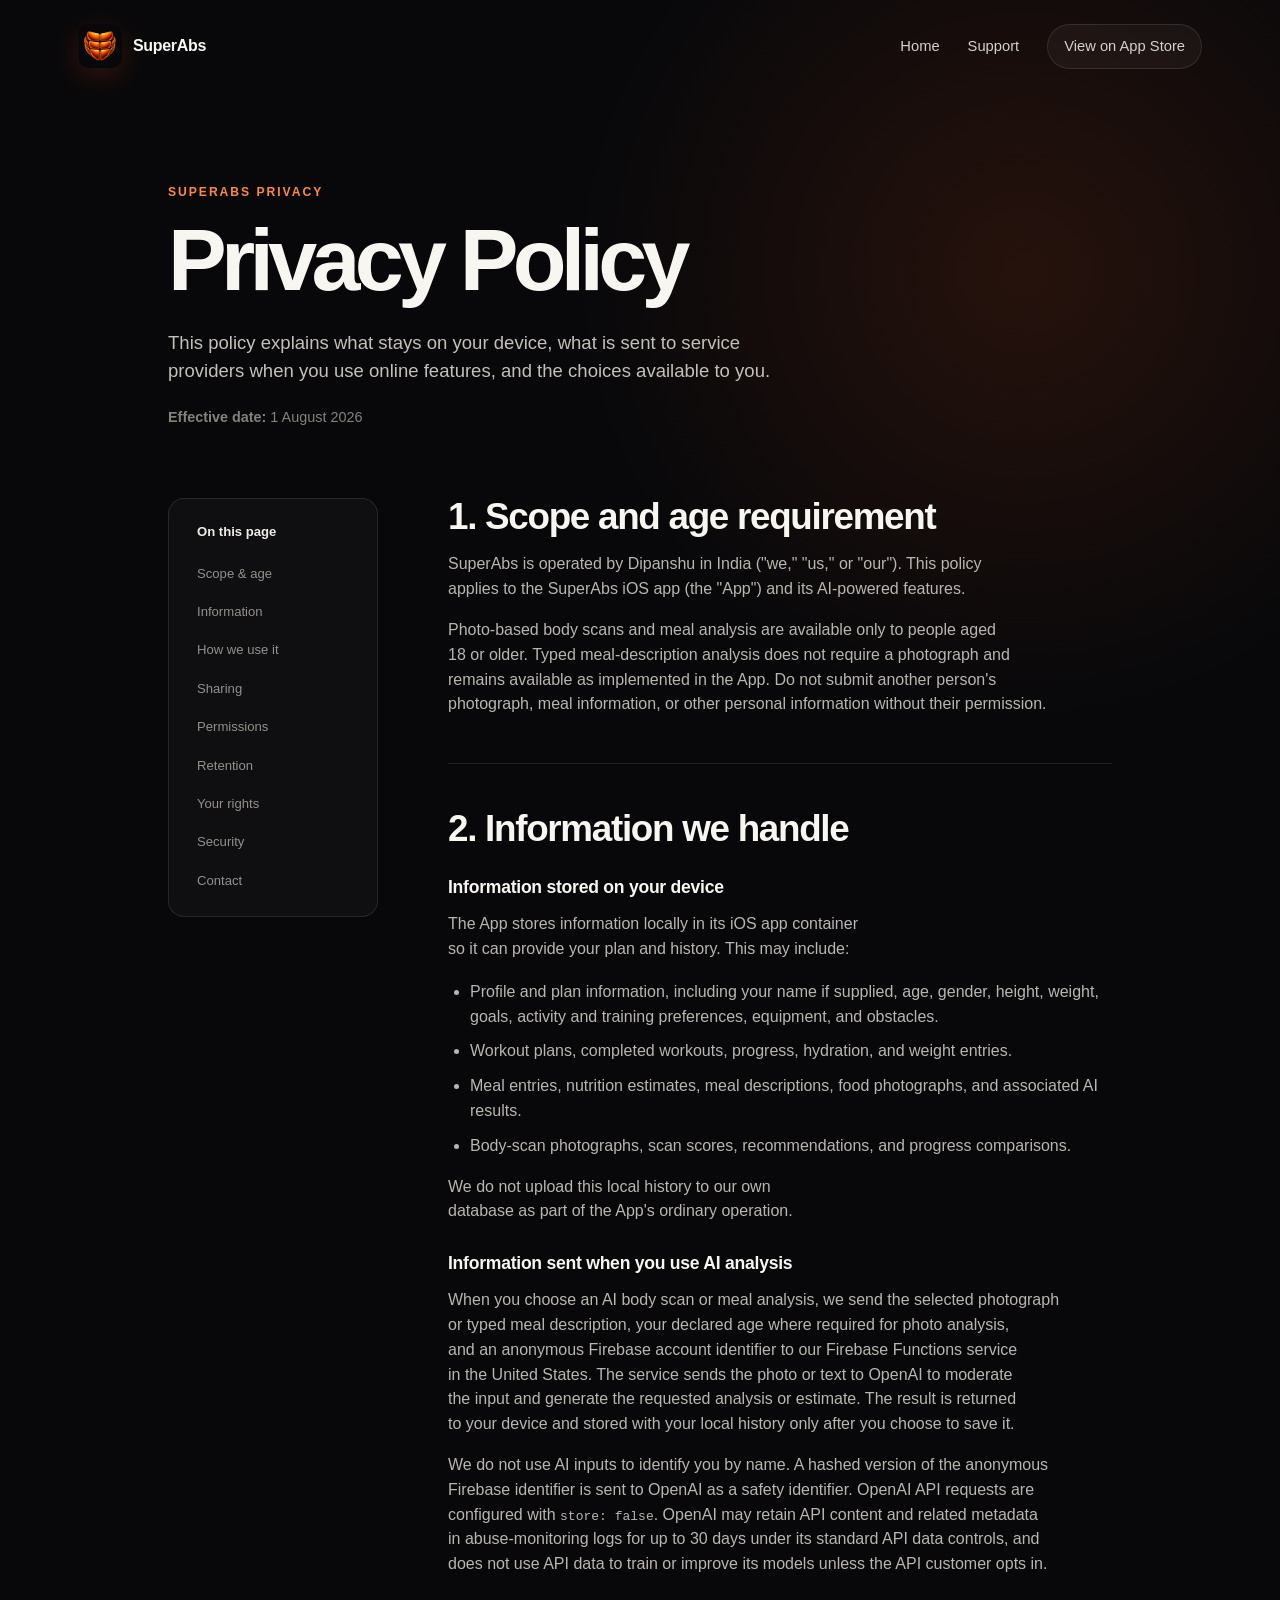
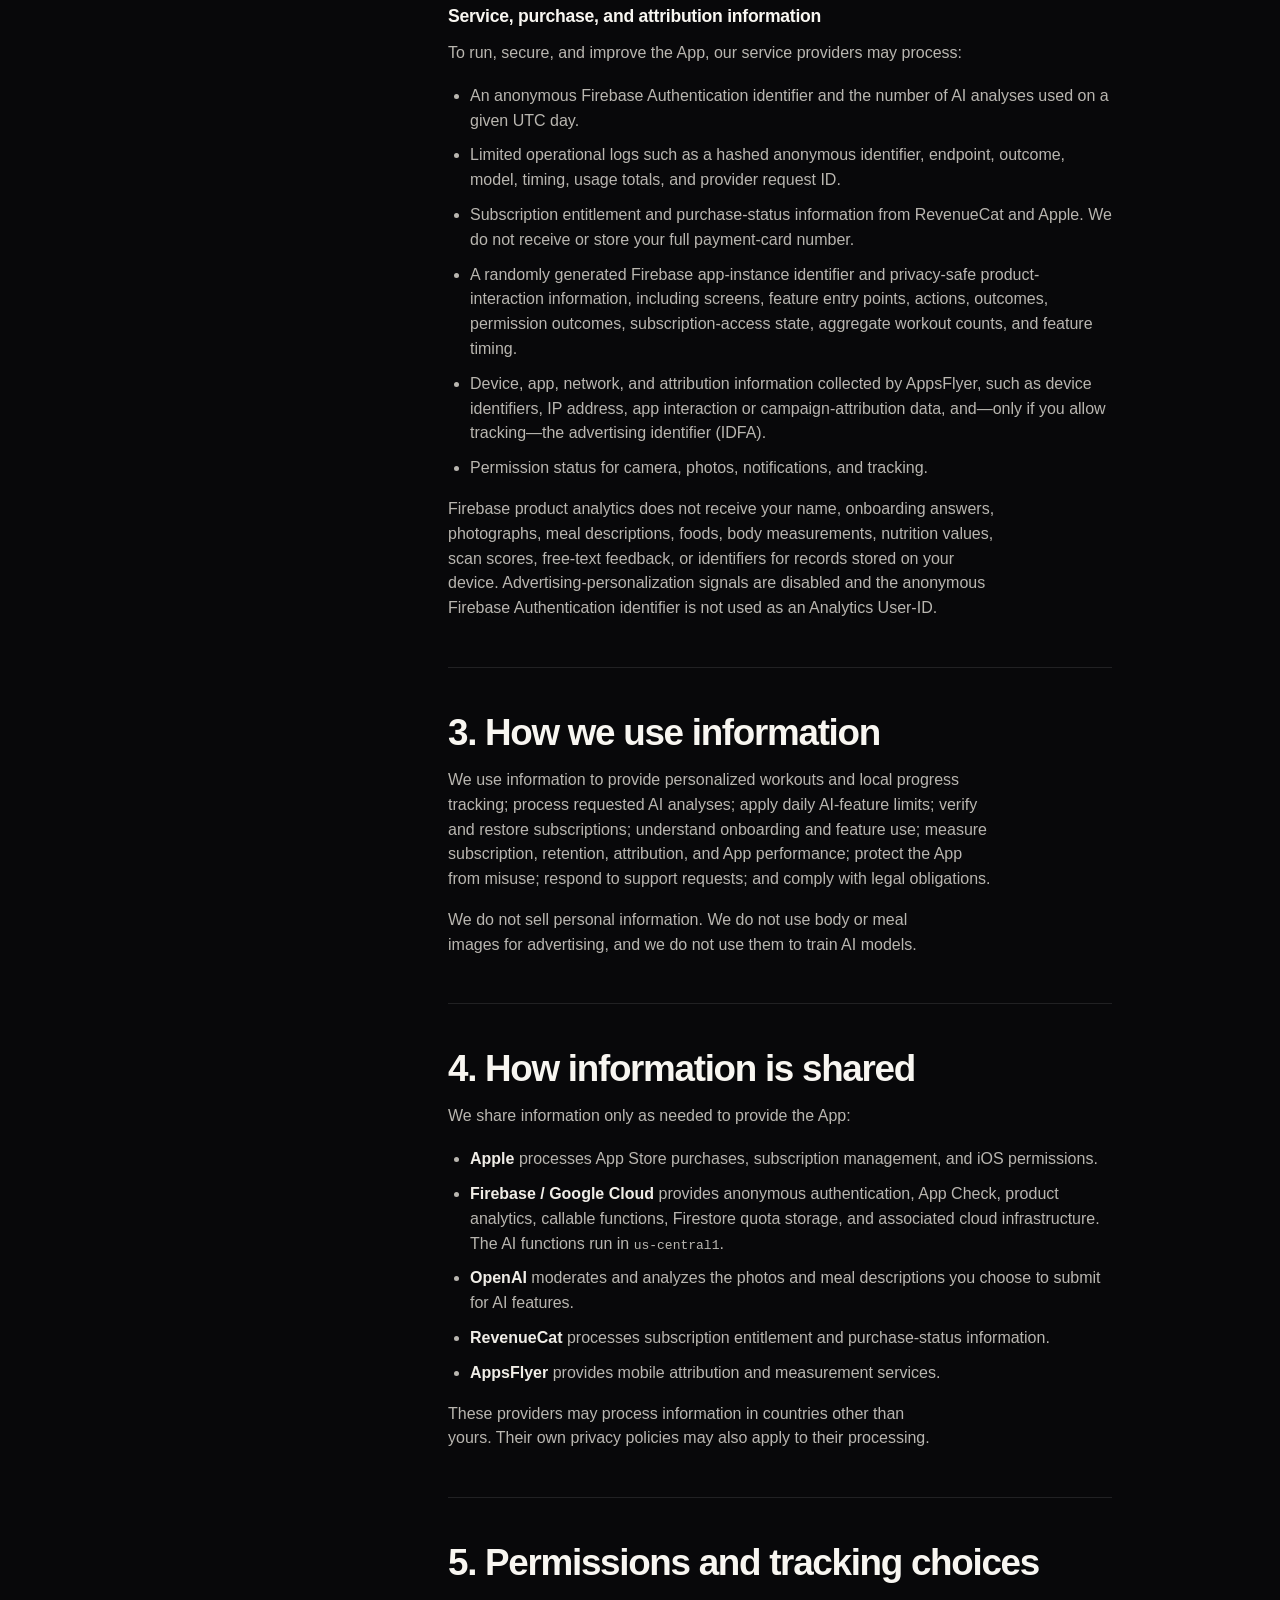
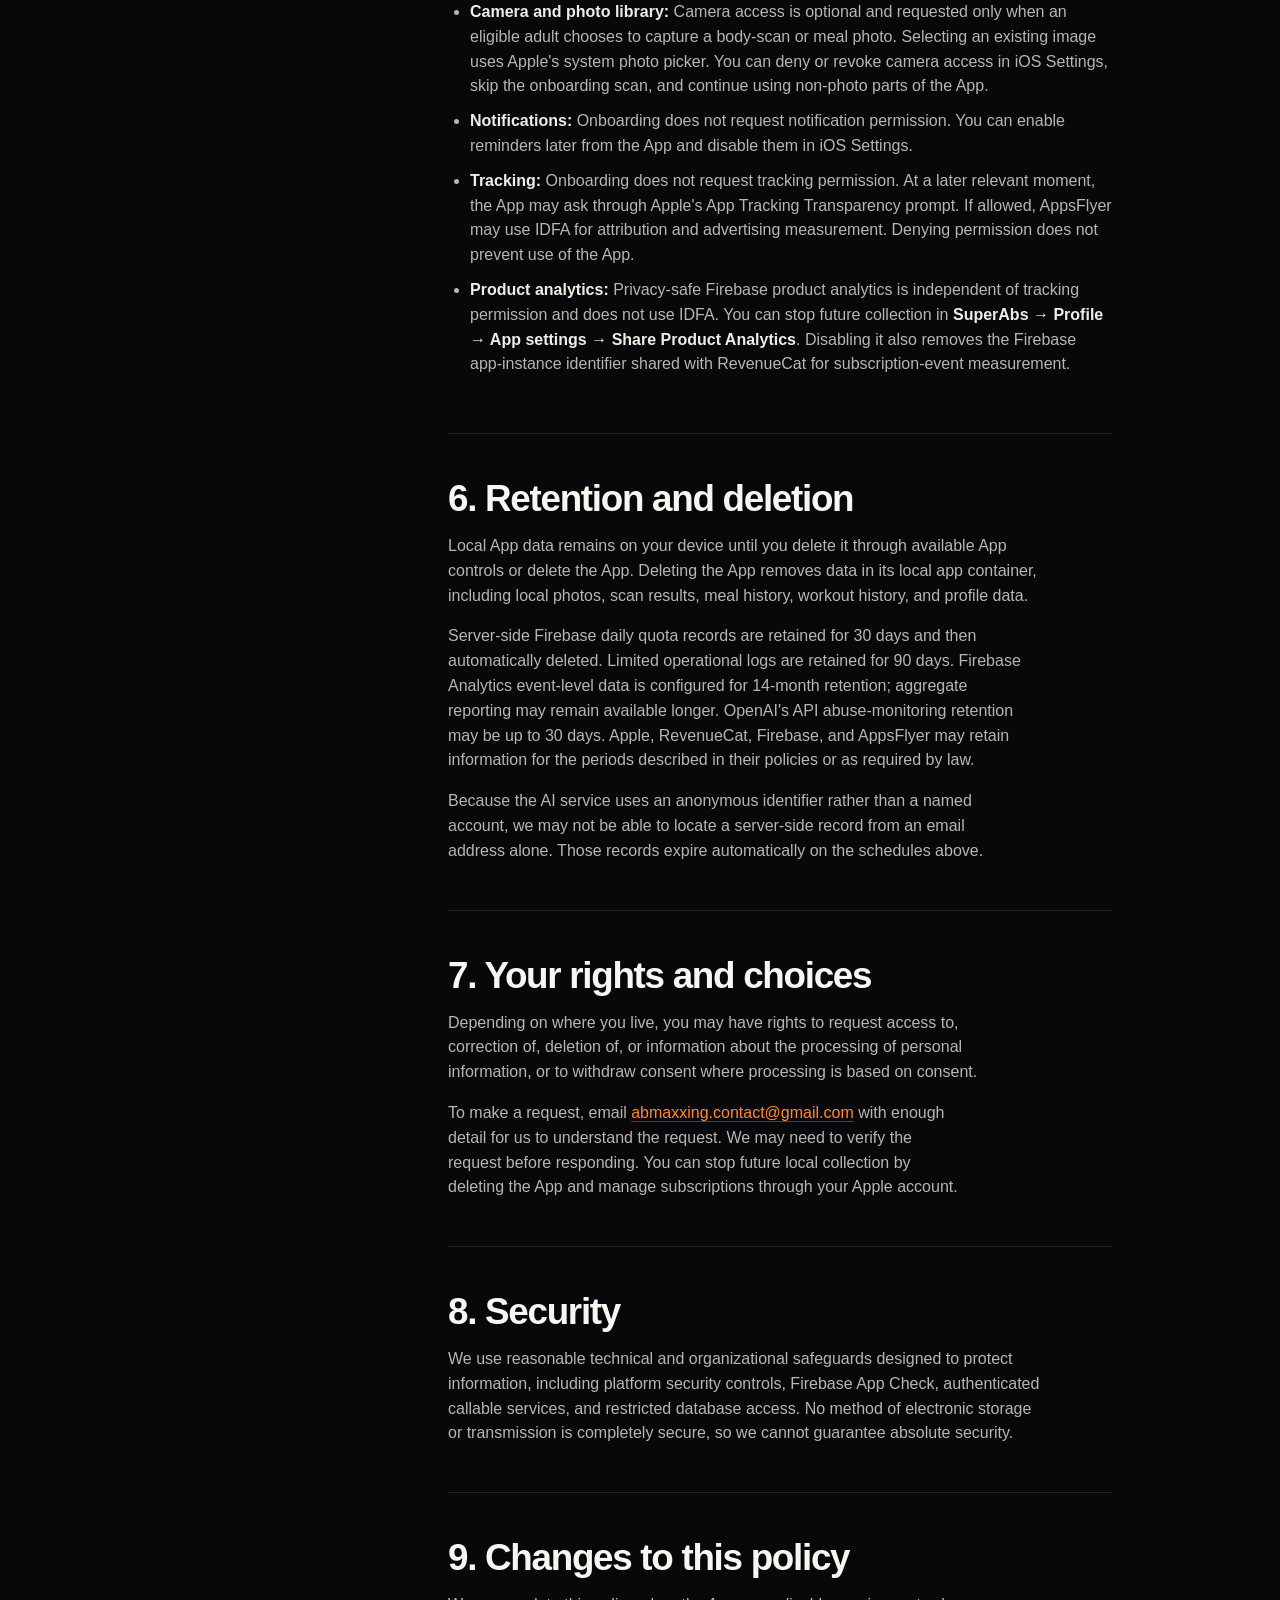
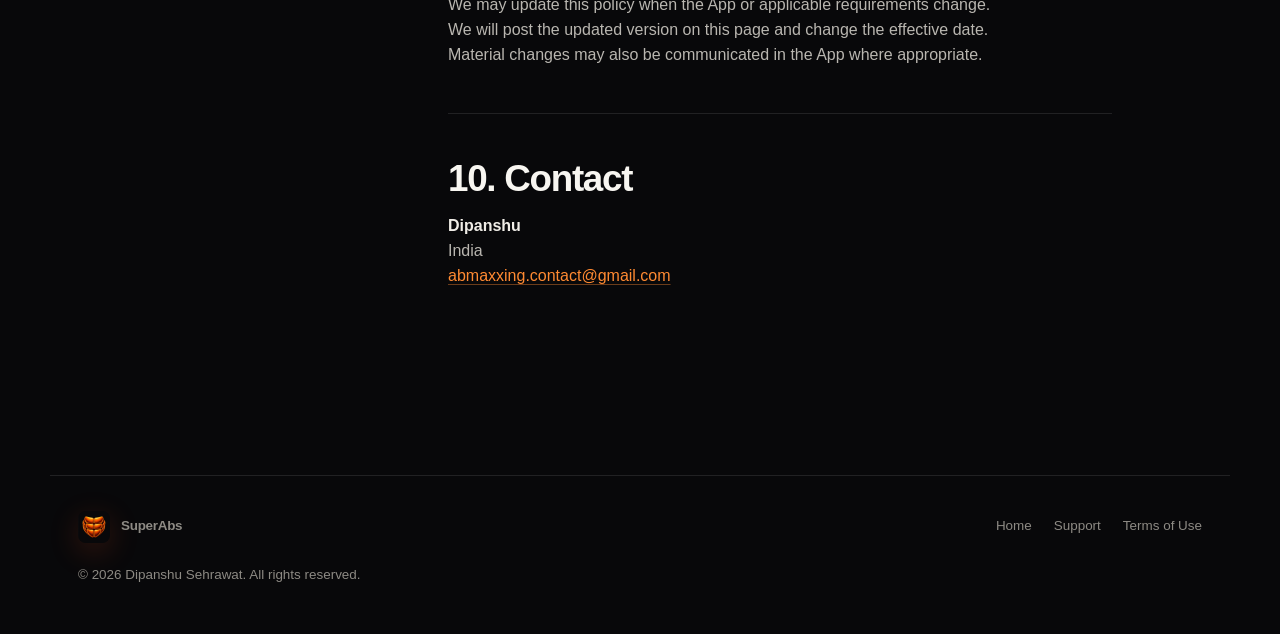
==== privacy/index.html @ ca4cd498 "Publish SuperAbs privacy policy and links" ====
<!doctype html>
<html lang="en">
<head>
  <meta charset="utf-8">
  <meta name="viewport" content="width=device-width, initial-scale=1">
  <meta name="description" content="Learn how SuperAbs handles app data, AI analysis, subscriptions, analytics, attribution, retention, and privacy choices.">
  <meta name="theme-color" content="#08080a">
  <title>Privacy Policy — SuperAbs</title>
  <link rel="icon" href="../assets/app-icon.png">
  <link rel="stylesheet" href="../styles.css">
</head>
<body class="privacy-page">
  <header class="site-header">
    <a class="brand" href="../" aria-label="SuperAbs home">
      <img src="../assets/app-icon.png" alt="" width="44" height="44">
      <span>SuperAbs</span>
    </a>
    <nav aria-label="Primary navigation">
      <a href="../">Home</a>
      <a href="../support/">Support</a>
      <a class="nav-cta" href="https://apps.apple.com/us/app/id6793422782">View on App Store</a>
    </nav>
  </header>

  <main>
    <div class="privacy-shell">
      <header class="policy-hero">
        <p class="eyebrow">SuperAbs privacy</p>
        <h1>Privacy Policy</h1>
        <p class="policy-intro">This policy explains what stays on your device, what is sent to service providers when you use online features, and the choices available to you.</p>
        <p class="policy-effective"><strong>Effective date:</strong> 1 August 2026</p>
      </header>

      <div class="policy-layout">
        <nav class="policy-nav" aria-label="Privacy policy sections">
          <strong>On this page</strong>
          <a href="#scope">Scope & age</a>
          <a href="#information">Information</a>
          <a href="#use">How we use it</a>
          <a href="#sharing">Sharing</a>
          <a href="#choices">Permissions</a>
          <a href="#retention">Retention</a>
          <a href="#your-choices">Your rights</a>
          <a href="#security">Security</a>
          <a href="#contact">Contact</a>
        </nav>

        <article class="policy-content">
          <section id="scope">
            <h2>1. Scope and age requirement</h2>
            <p>SuperAbs is operated by Dipanshu in India ("we," "us," or "our"). This policy applies to the SuperAbs iOS app (the "App") and its AI-powered features.</p>
            <p>Photo-based body scans and meal analysis are available only to people aged 18 or older. Typed meal-description analysis does not require a photograph and remains available as implemented in the App. Do not submit another person's photograph, meal information, or other personal information without their permission.</p>
          </section>

          <section id="information">
            <h2>2. Information we handle</h2>

            <h3>Information stored on your device</h3>
            <p>The App stores information locally in its iOS app container so it can provide your plan and history. This may include:</p>
            <ul>
              <li>Profile and plan information, including your name if supplied, age, gender, height, weight, goals, activity and training preferences, equipment, and obstacles.</li>
              <li>Workout plans, completed workouts, progress, hydration, and weight entries.</li>
              <li>Meal entries, nutrition estimates, meal descriptions, food photographs, and associated AI results.</li>
              <li>Body-scan photographs, scan scores, recommendations, and progress comparisons.</li>
            </ul>
            <p>We do not upload this local history to our own database as part of the App's ordinary operation.</p>

            <h3>Information sent when you use AI analysis</h3>
            <p>When you choose an AI body scan or meal analysis, we send the selected photograph or typed meal description, your declared age where required for photo analysis, and an anonymous Firebase account identifier to our Firebase Functions service in the United States. The service sends the photo or text to OpenAI to moderate the input and generate the requested analysis or estimate. The result is returned to your device and stored with your local history only after you choose to save it.</p>
            <p>We do not use AI inputs to identify you by name. A hashed version of the anonymous Firebase identifier is sent to OpenAI as a safety identifier. OpenAI API requests are configured with <code>store: false</code>. OpenAI may retain API content and related metadata in abuse-monitoring logs for up to 30 days under its standard API data controls, and does not use API data to train or improve its models unless the API customer opts in.</p>

            <h3>Service, purchase, and attribution information</h3>
            <p>To run, secure, and improve the App, our service providers may process:</p>
            <ul>
              <li>An anonymous Firebase Authentication identifier and the number of AI analyses used on a given UTC day.</li>
              <li>Limited operational logs such as a hashed anonymous identifier, endpoint, outcome, model, timing, usage totals, and provider request ID.</li>
              <li>Subscription entitlement and purchase-status information from RevenueCat and Apple. We do not receive or store your full payment-card number.</li>
              <li>A randomly generated Firebase app-instance identifier and privacy-safe product-interaction information, including screens, feature entry points, actions, outcomes, permission outcomes, subscription-access state, aggregate workout counts, and feature timing.</li>
              <li>Device, app, network, and attribution information collected by AppsFlyer, such as device identifiers, IP address, app interaction or campaign-attribution data, and—only if you allow tracking—the advertising identifier (IDFA).</li>
              <li>Permission status for camera, photos, notifications, and tracking.</li>
            </ul>
            <p>Firebase product analytics does not receive your name, onboarding answers, photographs, meal descriptions, foods, body measurements, nutrition values, scan scores, free-text feedback, or identifiers for records stored on your device. Advertising-personalization signals are disabled and the anonymous Firebase Authentication identifier is not used as an Analytics User-ID.</p>
          </section>

          <section id="use">
            <h2>3. How we use information</h2>
            <p>We use information to provide personalized workouts and local progress tracking; process requested AI analyses; apply daily AI-feature limits; verify and restore subscriptions; understand onboarding and feature use; measure subscription, retention, attribution, and App performance; protect the App from misuse; respond to support requests; and comply with legal obligations.</p>
            <p>We do not sell personal information. We do not use body or meal images for advertising, and we do not use them to train AI models.</p>
          </section>

          <section id="sharing">
            <h2>4. How information is shared</h2>
            <p>We share information only as needed to provide the App:</p>
            <ul>
              <li><strong>Apple</strong> processes App Store purchases, subscription management, and iOS permissions.</li>
              <li><strong>Firebase / Google Cloud</strong> provides anonymous authentication, App Check, product analytics, callable functions, Firestore quota storage, and associated cloud infrastructure. The AI functions run in <code>us-central1</code>.</li>
              <li><strong>OpenAI</strong> moderates and analyzes the photos and meal descriptions you choose to submit for AI features.</li>
              <li><strong>RevenueCat</strong> processes subscription entitlement and purchase-status information.</li>
              <li><strong>AppsFlyer</strong> provides mobile attribution and measurement services.</li>
            </ul>
            <p>These providers may process information in countries other than yours. Their own privacy policies may also apply to their processing.</p>
          </section>

          <section id="choices">
            <h2>5. Permissions and tracking choices</h2>
            <ul>
              <li><strong>Camera and photo library:</strong> Camera access is optional and requested only when an eligible adult chooses to capture a body-scan or meal photo. Selecting an existing image uses Apple's system photo picker. You can deny or revoke camera access in iOS Settings, skip the onboarding scan, and continue using non-photo parts of the App.</li>
              <li><strong>Notifications:</strong> Onboarding does not request notification permission. You can enable reminders later from the App and disable them in iOS Settings.</li>
              <li><strong>Tracking:</strong> Onboarding does not request tracking permission. At a later relevant moment, the App may ask through Apple's App Tracking Transparency prompt. If allowed, AppsFlyer may use IDFA for attribution and advertising measurement. Denying permission does not prevent use of the App.</li>
              <li><strong>Product analytics:</strong> Privacy-safe Firebase product analytics is independent of tracking permission and does not use IDFA. You can stop future collection in <strong>SuperAbs → Profile → App settings → Share Product Analytics</strong>. Disabling it also removes the Firebase app-instance identifier shared with RevenueCat for subscription-event measurement.</li>
            </ul>
          </section>

          <section id="retention">
            <h2>6. Retention and deletion</h2>
            <p>Local App data remains on your device until you delete it through available App controls or delete the App. Deleting the App removes data in its local app container, including local photos, scan results, meal history, workout history, and profile data.</p>
            <p>Server-side Firebase daily quota records are retained for 30 days and then automatically deleted. Limited operational logs are retained for 90 days. Firebase Analytics event-level data is configured for 14-month retention; aggregate reporting may remain available longer. OpenAI's API abuse-monitoring retention may be up to 30 days. Apple, RevenueCat, Firebase, and AppsFlyer may retain information for the periods described in their policies or as required by law.</p>
            <p>Because the AI service uses an anonymous identifier rather than a named account, we may not be able to locate a server-side record from an email address alone. Those records expire automatically on the schedules above.</p>
          </section>

          <section id="your-choices">
            <h2>7. Your rights and choices</h2>
            <p>Depending on where you live, you may have rights to request access to, correction of, deletion of, or information about the processing of personal information, or to withdraw consent where processing is based on consent.</p>
            <p>To make a request, email <a href="mailto:abmaxxing.contact@gmail.com?subject=SuperAbs%20Privacy%20Request">abmaxxing.contact@gmail.com</a> with enough detail for us to understand the request. We may need to verify the request before responding. You can stop future local collection by deleting the App and manage subscriptions through your Apple account.</p>
          </section>

          <section id="security">
            <h2>8. Security</h2>
            <p>We use reasonable technical and organizational safeguards designed to protect information, including platform security controls, Firebase App Check, authenticated callable services, and restricted database access. No method of electronic storage or transmission is completely secure, so we cannot guarantee absolute security.</p>
          </section>

          <section id="changes">
            <h2>9. Changes to this policy</h2>
            <p>We may update this policy when the App or applicable requirements change. We will post the updated version on this page and change the effective date. Material changes may also be communicated in the App where appropriate.</p>
          </section>

          <section id="contact">
            <h2>10. Contact</h2>
            <p><strong>Dipanshu</strong><br>India<br><a href="mailto:abmaxxing.contact@gmail.com?subject=SuperAbs%20Privacy">abmaxxing.contact@gmail.com</a></p>
          </section>
        </article>
      </div>
    </div>
  </main>

  <footer>
    <div class="footer-brand">
      <img src="../assets/app-icon.png" alt="" width="32" height="32">
      <span>SuperAbs</span>
    </div>
    <div class="footer-links">
      <a href="../">Home</a>
      <a href="../support/">Support</a>
      <a href="https://www.apple.com/legal/internet-services/itunes/dev/stdeula/">Terms of Use</a>
    </div>
    <p>© 2026 Dipanshu Sehrawat. All rights reserved.</p>
  </footer>
</body>
</html>
---- styles.css ----
:root {
  color-scheme: dark;
  --bg: #08080a;
  --surface: #111114;
  --surface-2: #18181d;
  --text: #f8f6f1;
  --muted: #aaa8a3;
  --line: rgba(255,255,255,.1);
  --orange: #ff5a1f;
  --orange-2: #ff8a32;
  --max: 1180px;
}

* { box-sizing: border-box; }
html { scroll-behavior: smooth; }
body {
  margin: 0;
  background:
    radial-gradient(circle at 80% 5%, rgba(255,90,31,.12), transparent 28rem),
    var(--bg);
  color: var(--text);
  font-family: Inter, ui-sans-serif, -apple-system, BlinkMacSystemFont, "Segoe UI", sans-serif;
  line-height: 1.55;
}
a { color: inherit; text-decoration: none; }
img { display: block; max-width: 100%; }
.site-header {
  position: relative;
  z-index: 10;
  max-width: var(--max);
  margin: 0 auto;
  padding: 24px 28px;
  display: flex;
  align-items: center;
  justify-content: space-between;
}
.brand, .footer-brand { display: flex; align-items: center; gap: 11px; font-weight: 760; letter-spacing: -.02em; }
.brand img, .footer-brand img { border-radius: 24%; box-shadow: 0 8px 30px rgba(255,90,31,.18); }
nav { display: flex; align-items: center; gap: 28px; font-size: .92rem; color: #d4d1ca; }
nav a:hover, .footer-links a:hover { color: #fff; }
.nav-cta { padding: 10px 16px; border: 1px solid var(--line); border-radius: 999px; background: rgba(255,255,255,.04); }

main { overflow: hidden; }
.hero {
  min-height: 760px;
  max-width: var(--max);
  margin: 0 auto;
  padding: 86px 28px 110px;
  display: grid;
  grid-template-columns: 1.02fr .98fr;
  align-items: center;
  gap: 44px;
}
.eyebrow { margin: 0 0 18px; color: var(--orange-2); font-size: .76rem; font-weight: 800; letter-spacing: .16em; text-transform: uppercase; }
h1, h2, h3, p { text-wrap: balance; }
h1 { margin: 0; font-size: clamp(3.5rem, 7vw, 6.3rem); line-height: .92; letter-spacing: -.065em; font-weight: 850; }
h1 span { color: #8f8d87; }
.hero-lede { max-width: 650px; margin: 30px 0 0; color: #c3c0b9; font-size: clamp(1.05rem, 2vw, 1.28rem); }
.hero-actions { display: flex; flex-wrap: wrap; gap: 12px; margin-top: 34px; }
.button { display: inline-flex; min-height: 52px; align-items: center; justify-content: center; padding: 0 21px; border-radius: 13px; font-weight: 760; transition: transform .2s ease, background-color .2s ease; }
.button:hover { transform: translateY(-2px); }
.button.primary { background: var(--orange); color: #fff; box-shadow: 0 14px 34px rgba(255,90,31,.2); }
.button.primary:hover { background: #ff682f; }
.button.secondary { background: rgba(255,255,255,.055); border: 1px solid var(--line); }
.fine-print { max-width: 530px; margin-top: 24px; color: #77756f; font-size: .8rem; }

.hero-visual { position: relative; height: 580px; }
.glow { position: absolute; inset: 15% 5%; border-radius: 50%; background: rgba(255,90,31,.26); filter: blur(80px); }
.phone { position: absolute; width: min(285px, 54%); border-radius: 34px; box-shadow: 0 38px 90px rgba(0,0,0,.62); border: 1px solid rgba(255,255,255,.14); }
.phone-back { right: 2%; top: 18px; transform: rotate(6deg); opacity: .78; }
.phone-front { left: 5%; bottom: 0; transform: rotate(-5deg); }

.proof-strip {
  max-width: var(--max);
  margin: 0 auto 130px;
  padding: 30px 28px;
  border-top: 1px solid var(--line);
  border-bottom: 1px solid var(--line);
  display: grid;
  grid-template-columns: repeat(3, 1fr);
}
.proof-strip div { padding: 0 34px; border-right: 1px solid var(--line); }
.proof-strip div:first-child { padding-left: 0; }
.proof-strip div:last-child { border: 0; }
.proof-strip strong { display: block; font-size: 1.7rem; letter-spacing: -.04em; }
.proof-strip span { color: var(--muted); font-size: .9rem; }

.features { max-width: var(--max); margin: 0 auto; padding: 0 28px; }
.section-heading { max-width: 760px; margin-bottom: 80px; }
h2 { margin: 0; font-size: clamp(2.3rem, 5vw, 4rem); line-height: 1.03; letter-spacing: -.05em; }
.feature-row { min-height: 600px; margin-bottom: 82px; display: grid; grid-template-columns: .88fr 1.12fr; align-items: center; gap: 80px; }
.feature-row.reverse { grid-template-columns: 1.12fr .88fr; }
.feature-row.reverse .feature-copy { order: 2; }
.feature-number { color: var(--orange); font-size: .78rem; font-weight: 800; letter-spacing: .18em; }
h3 { margin: 17px 0 20px; font-size: clamp(2rem, 4vw, 3rem); line-height: 1.03; letter-spacing: -.045em; }
.feature-copy > p { color: #b7b4ad; font-size: 1.06rem; }
.feature-copy ul { margin: 26px 0 0; padding: 0; list-style: none; color: #dad7d0; }
.feature-copy li { position: relative; padding: 10px 0 10px 26px; border-bottom: 1px solid var(--line); }
.feature-copy li::before { content: ""; position: absolute; left: 2px; top: 18px; width: 7px; height: 7px; border-radius: 50%; background: var(--orange); }
.feature-media { min-height: 560px; border: 1px solid var(--line); border-radius: 28px; overflow: hidden; display: grid; place-items: end center; position: relative; }
.feature-media::before { content: ""; position: absolute; inset: 0; background: radial-gradient(circle at 50% 70%, rgba(255,255,255,.1), transparent 55%); }
.feature-media img { position: relative; width: 285px; margin-bottom: -90px; border-radius: 34px; box-shadow: 0 30px 70px rgba(0,0,0,.48); }
.workout-media { background: linear-gradient(145deg, #15191a, #27200f); }
.nutrition-media { background: linear-gradient(145deg, #161315, #35180f); }
.progress-media { background: linear-gradient(145deg, #131419, #231723); }

.closing-card { max-width: var(--max); margin: 150px auto 0; padding: 100px 28px; min-height: 520px; border-top: 1px solid var(--line); text-align: center; display: flex; flex-direction: column; align-items: center; justify-content: center; background: radial-gradient(circle at 50% 55%, rgba(255,90,31,.11), transparent 26rem); }
.closing-card img { border-radius: 24%; margin-bottom: 24px; box-shadow: 0 20px 70px rgba(255,90,31,.18); }
.closing-card h2 { max-width: 700px; }
.closing-card > p:not(.eyebrow) { margin: 20px 0 30px; color: var(--muted); }

footer { max-width: var(--max); margin: 0 auto; padding: 35px 28px 48px; border-top: 1px solid var(--line); display: grid; grid-template-columns: 1fr auto; align-items: center; gap: 22px; color: #8d8a84; font-size: .84rem; }
.footer-links { display: flex; flex-wrap: wrap; gap: 22px; }
footer > p { grid-column: 1 / -1; margin: 0; }

.support-page main { overflow: visible; }
.support-shell { max-width: 940px; margin: 0 auto; padding: 90px 28px 140px; }
.support-shell h1 { max-width: 800px; }
.support-intro { max-width: 700px; margin: 30px 0 55px; color: #b9b6b0; font-size: 1.16rem; }
.support-grid { display: grid; grid-template-columns: repeat(2, 1fr); gap: 16px; }
.support-card { padding: 30px; border: 1px solid var(--line); border-radius: 20px; background: var(--surface); }
.support-card h2 { font-size: 1.35rem; letter-spacing: -.02em; }
.support-card p { margin: 12px 0 0; color: var(--muted); }
.support-card a { color: var(--orange-2); }
.support-card.full { grid-column: 1 / -1; }

.privacy-page main { overflow: visible; }
.privacy-shell { max-width: 1000px; margin: 0 auto; padding: 90px 28px 140px; }
.policy-hero { max-width: 800px; padding-bottom: 70px; }
.policy-hero h1 { font-size: clamp(3rem, 7vw, 5.5rem); }
.policy-intro { margin: 28px 0 0; color: #c3c0b9; font-size: 1.16rem; }
.policy-effective { margin: 20px 0 0; color: #85827c; font-size: .9rem; }
.policy-layout { display: grid; grid-template-columns: 210px minmax(0, 1fr); gap: 70px; align-items: start; }
.policy-nav { position: sticky; top: 24px; display: grid; gap: 4px; padding: 18px; border: 1px solid var(--line); border-radius: 16px; background: rgba(17,17,20,.88); }
.policy-nav strong { padding: 5px 10px 10px; color: #f0ede7; font-size: .82rem; }
.policy-nav a { padding: 7px 10px; border-radius: 8px; color: #94918b; font-size: .82rem; }
.policy-nav a:hover { color: #fff; background: rgba(255,255,255,.05); }
.policy-content section { padding: 0 0 46px; margin: 0 0 46px; border-bottom: 1px solid var(--line); scroll-margin-top: 24px; }
.policy-content section:last-child { margin-bottom: 0; border-bottom: 0; }
.policy-content h2 { font-size: clamp(1.7rem, 3vw, 2.3rem); letter-spacing: -.035em; }
.policy-content h3 { margin: 30px 0 10px; font-size: 1.1rem; letter-spacing: -.015em; }
.policy-content p, .policy-content li { color: #b9b6b0; }
.policy-content p { margin: 16px 0 0; }
.policy-content ul { margin: 18px 0 0; padding-left: 22px; }
.policy-content li { margin: 10px 0; }
.policy-content a { color: var(--orange-2); text-decoration: underline; text-decoration-color: rgba(255,138,50,.4); text-underline-offset: 3px; }
.policy-content strong { color: #f0ede7; }

@media (max-width: 820px) {
  .site-header nav > a:not(.nav-cta) { display: none; }
  .hero { min-height: auto; padding-top: 65px; grid-template-columns: 1fr; }
  .hero-visual { height: 560px; margin-top: 25px; }
  .proof-strip { grid-template-columns: 1fr; }
  .proof-strip div, .proof-strip div:first-child { padding: 18px 0; border-right: 0; border-bottom: 1px solid var(--line); }
  .feature-row, .feature-row.reverse { grid-template-columns: 1fr; gap: 38px; }
  .feature-row.reverse .feature-copy { order: 0; }
  .feature-media { min-height: 500px; }
  footer { grid-template-columns: 1fr; }
  .support-grid { grid-template-columns: 1fr; }
  .support-card.full { grid-column: auto; }
  .policy-layout { grid-template-columns: 1fr; gap: 42px; }
  .policy-nav { position: static; grid-template-columns: repeat(2, minmax(0, 1fr)); }
  .policy-nav strong { grid-column: 1 / -1; }
}

@media (max-width: 480px) {
  .site-header, .hero, .features, footer { padding-left: 20px; padding-right: 20px; }
  .brand span { display: none; }
  h1 { font-size: 3.25rem; }
  .hero-visual { height: 455px; }
  .phone { width: 60%; border-radius: 25px; }
  .feature-media { min-height: 430px; }
  .feature-media img { width: 235px; border-radius: 28px; }
  .closing-card { padding-left: 20px; padding-right: 20px; }
  .privacy-shell { padding: 60px 20px 100px; }
  .policy-nav { grid-template-columns: 1fr; }
  .policy-nav strong { grid-column: auto; }
}

@media (prefers-reduced-motion: reduce) {
  html { scroll-behavior: auto; }
  *, *::before, *::after { transition: none !important; }
}
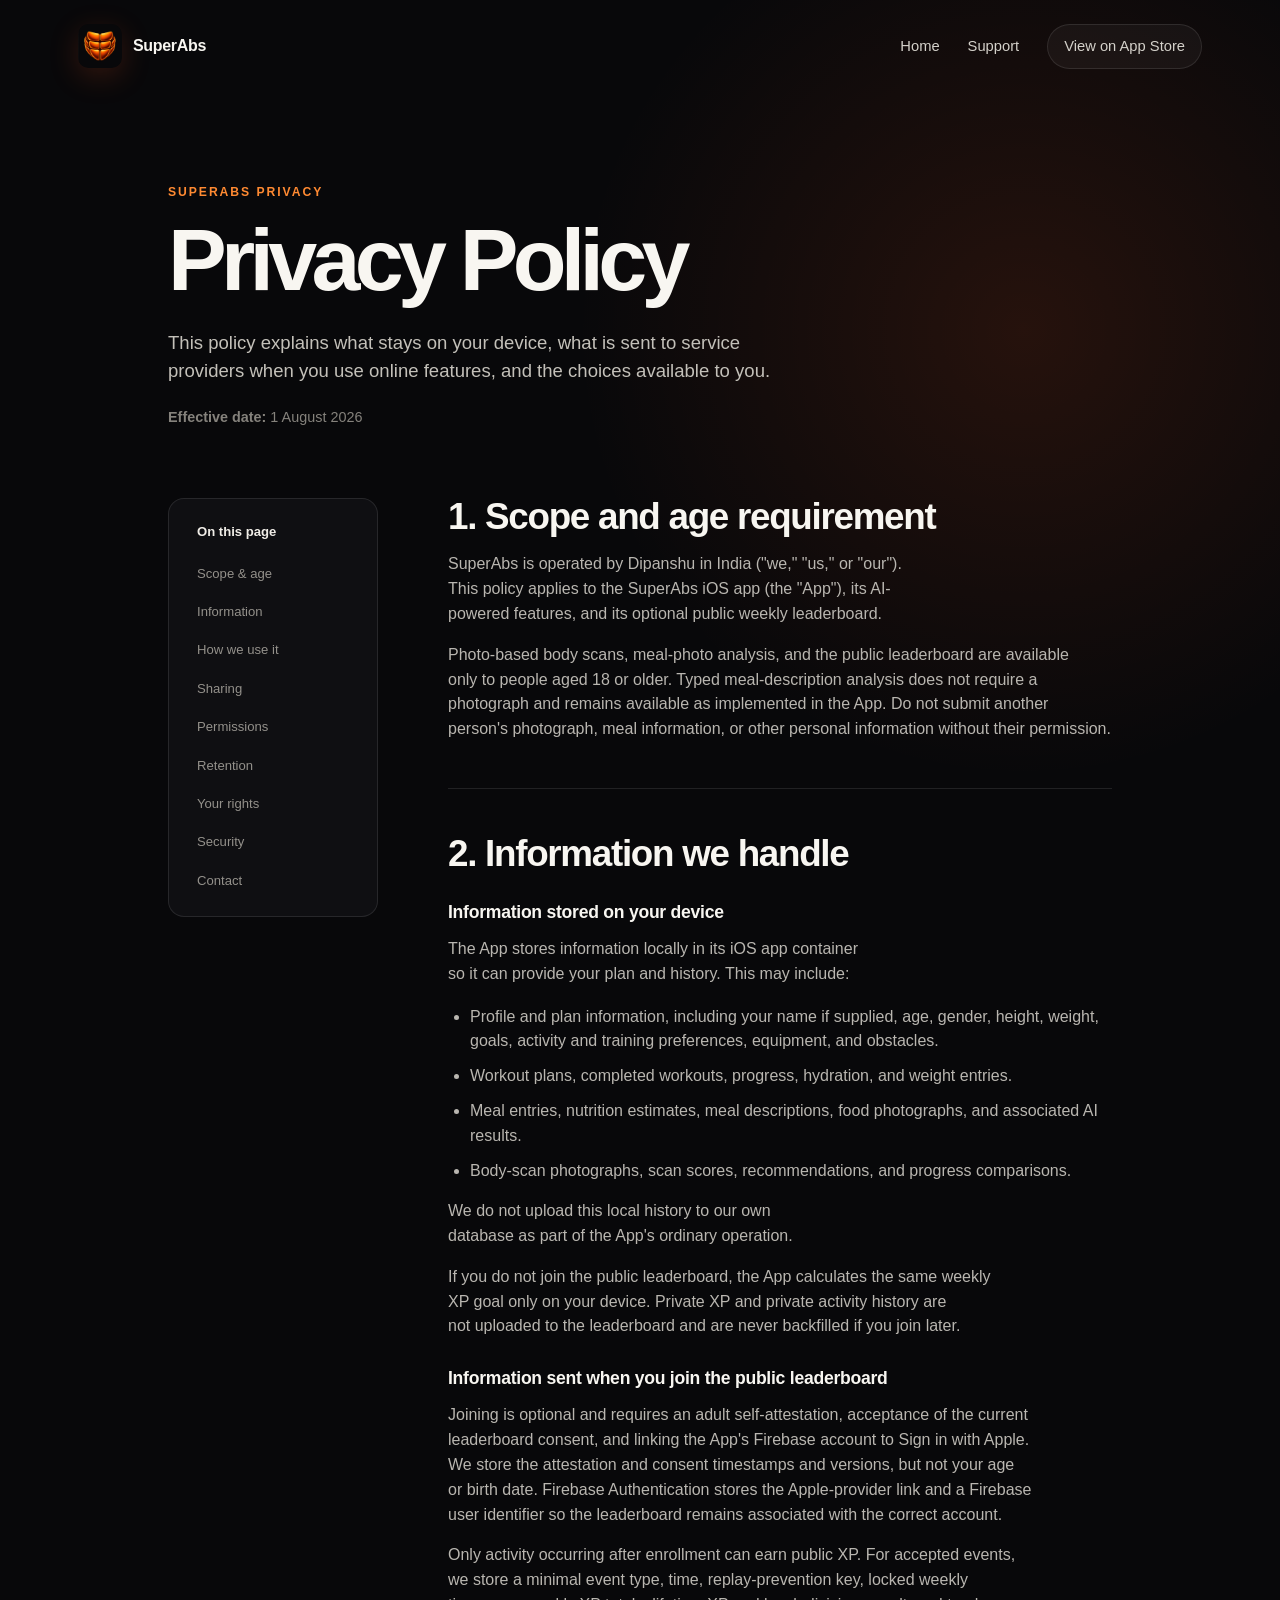
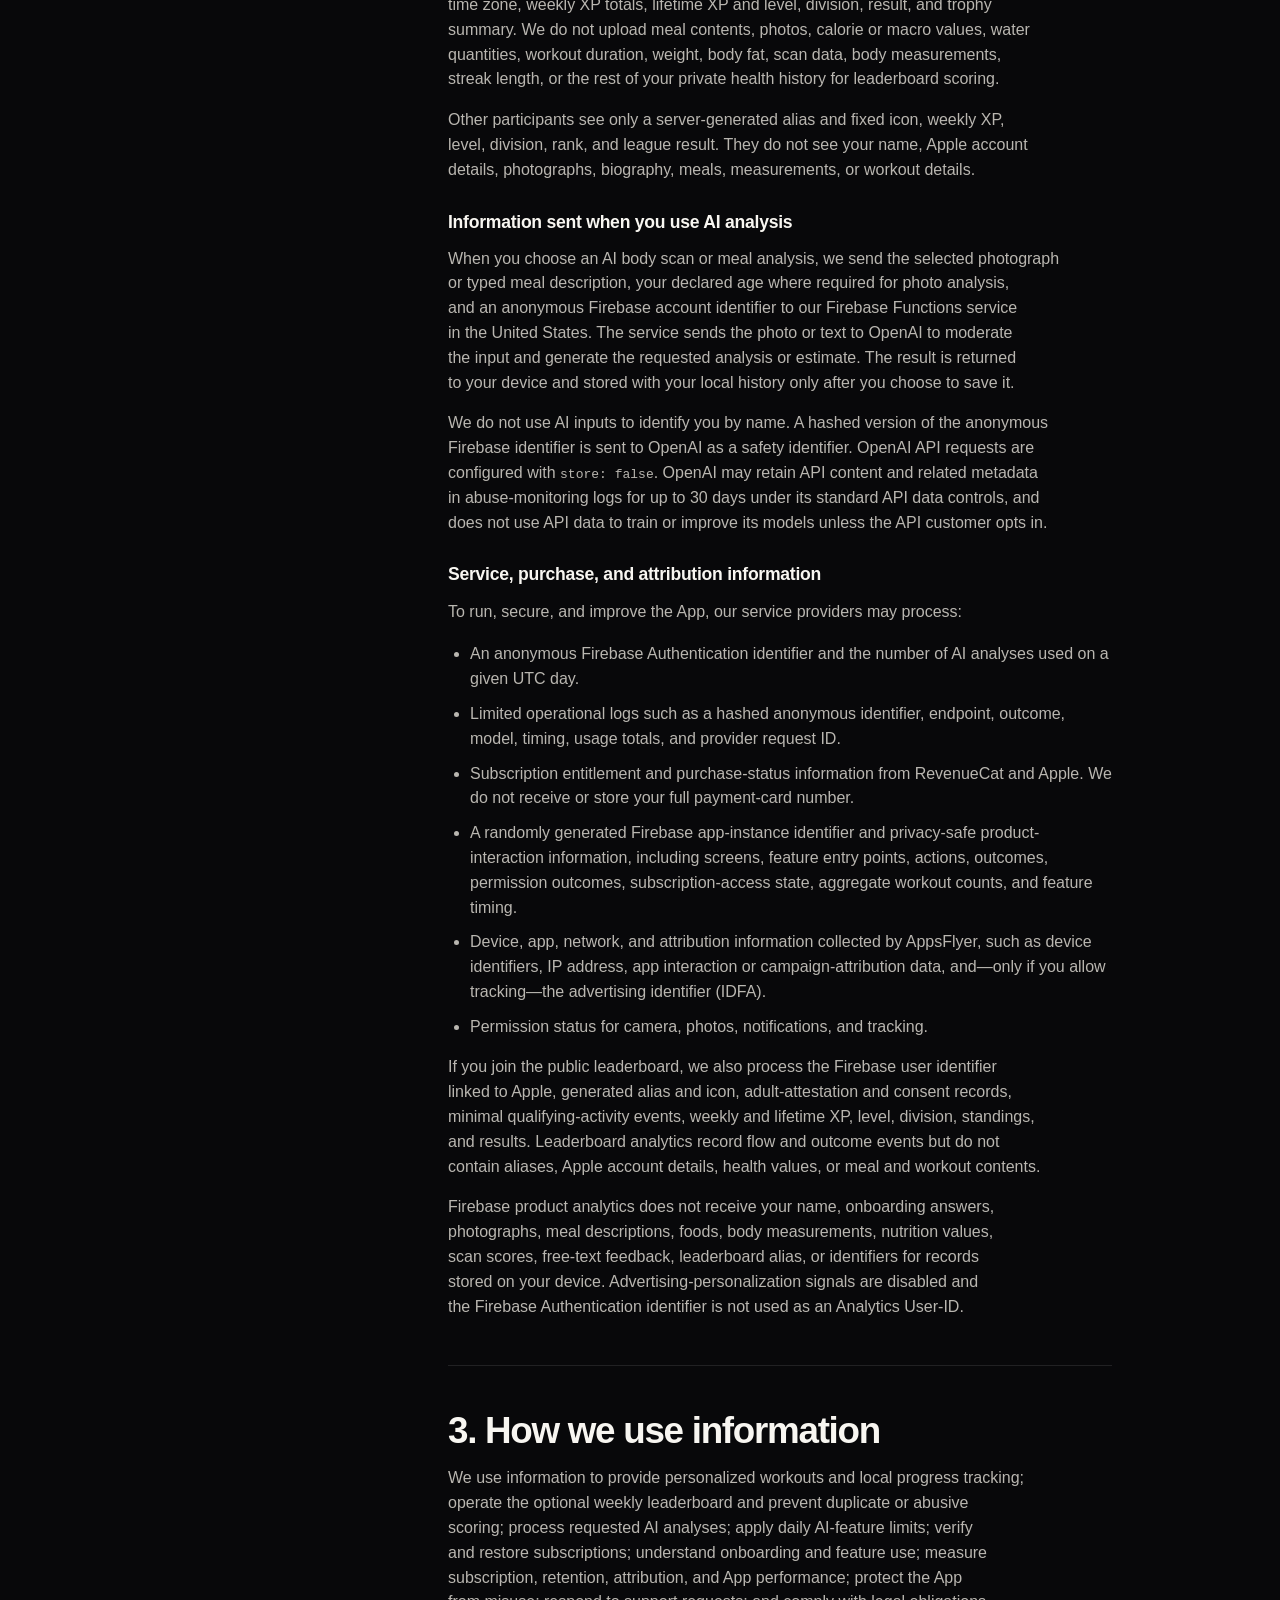
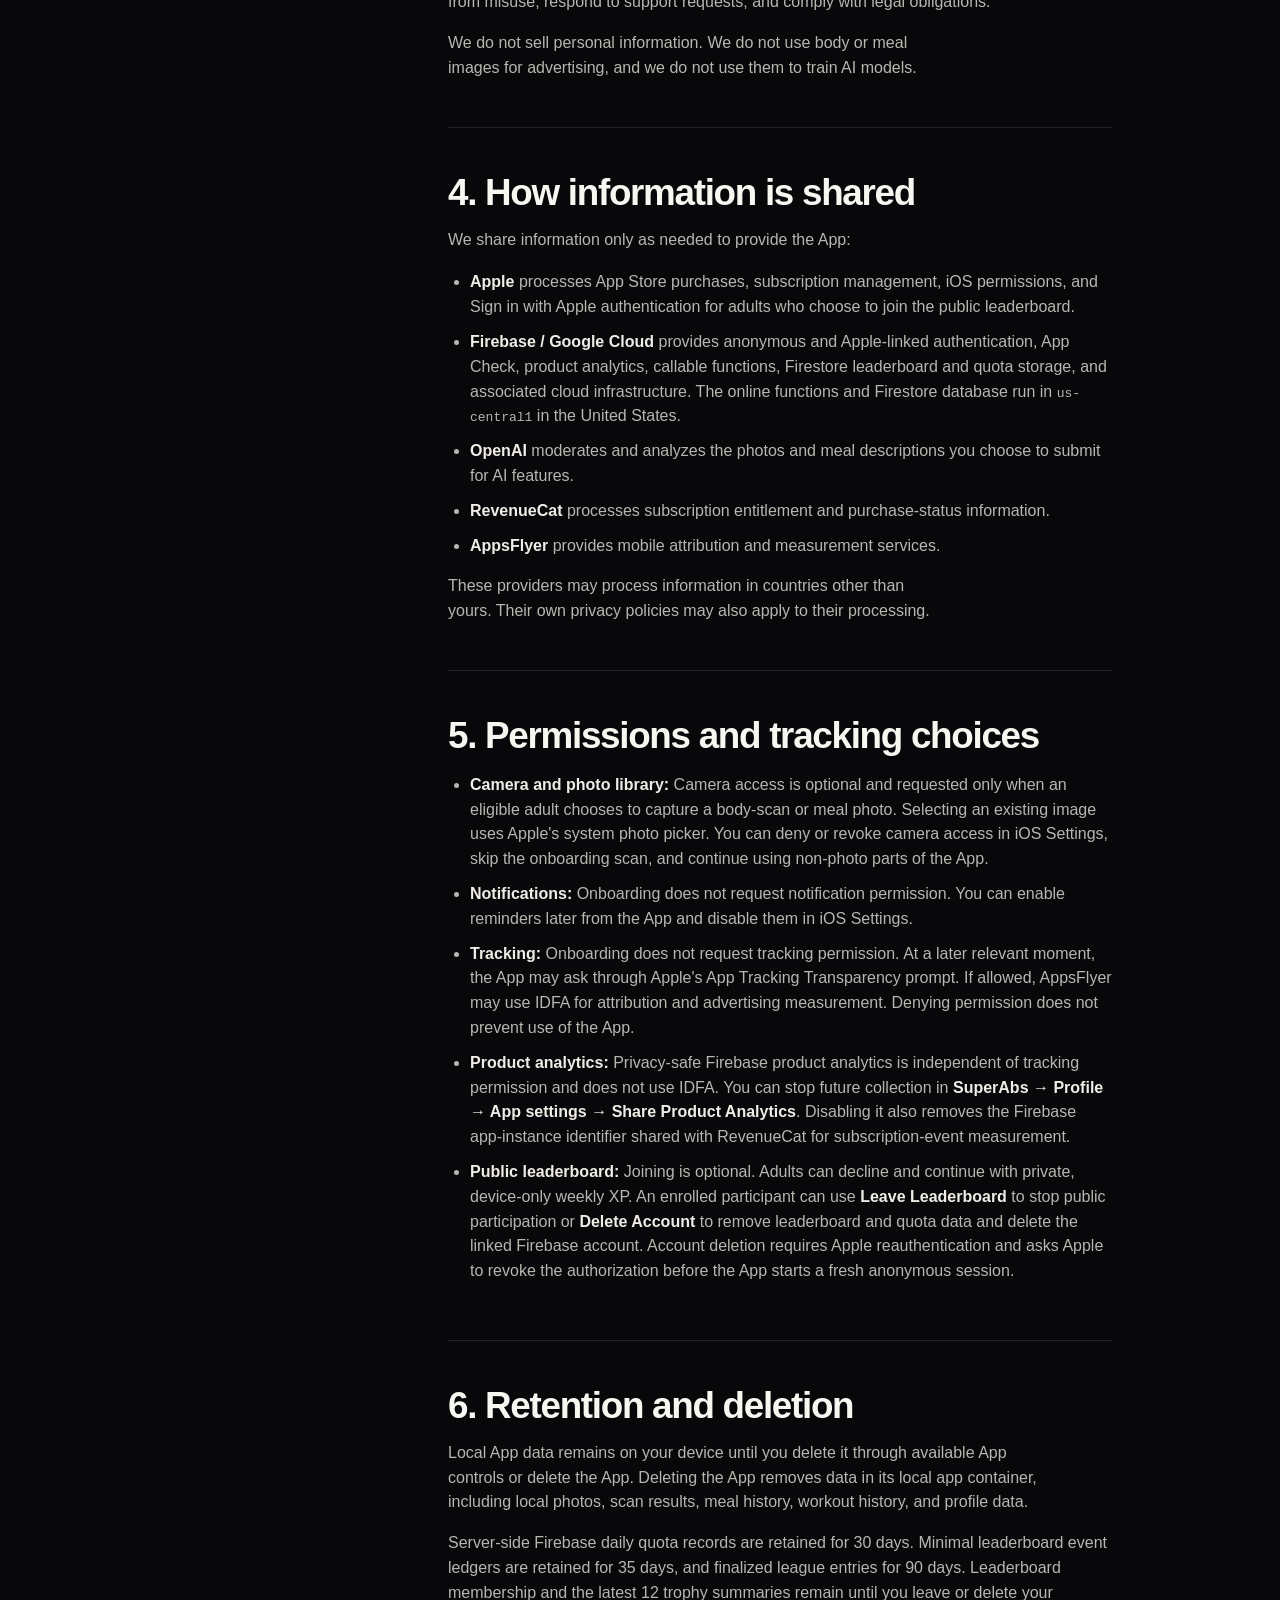
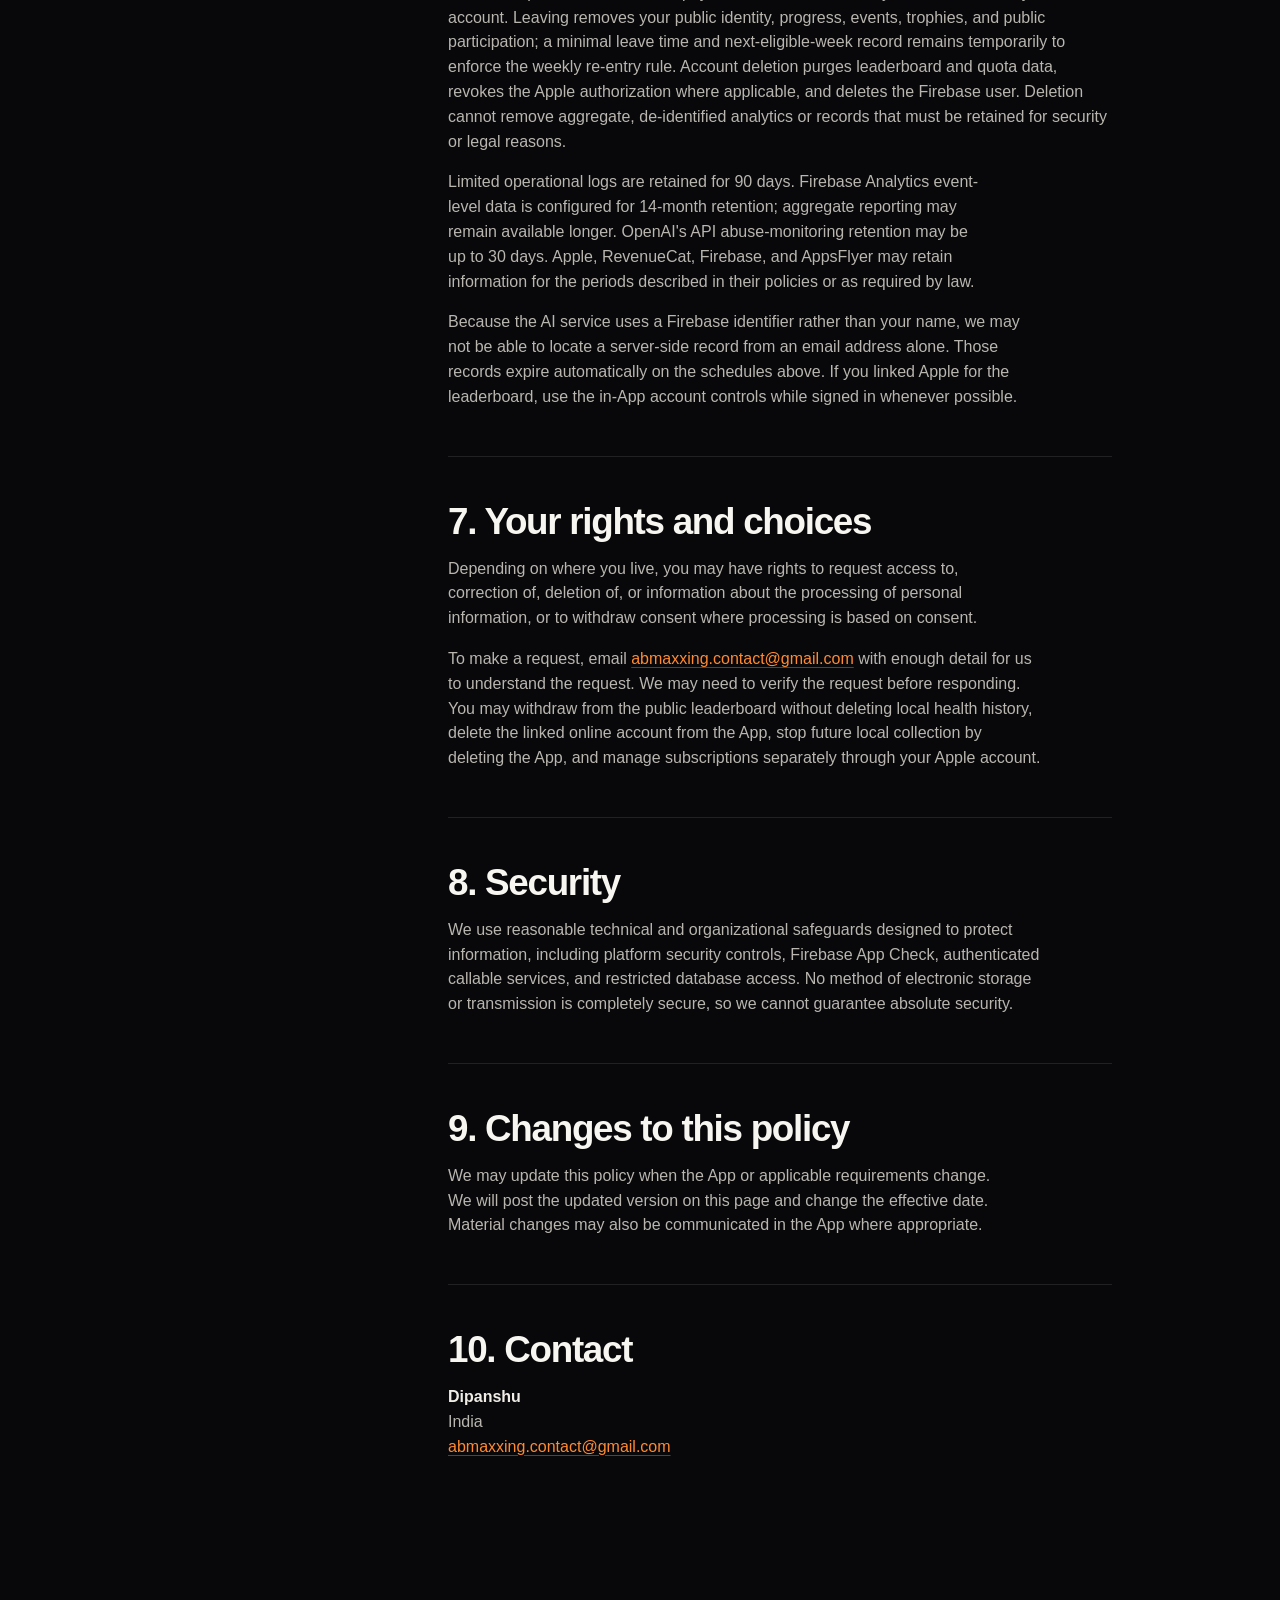
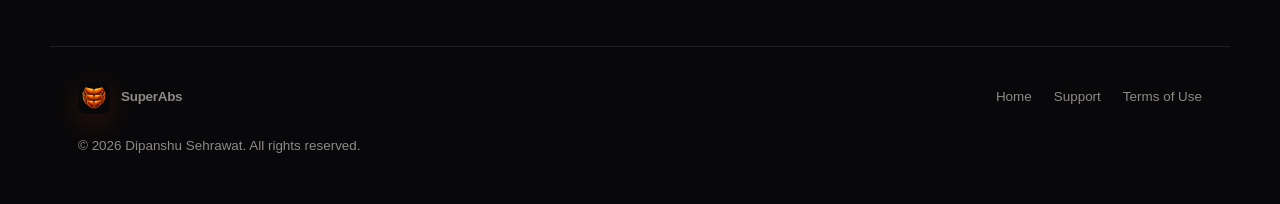
==== commit 708dc738: "Publish leaderboard privacy and deletion policy Document optional public leagues, Apple-linked ident" ====
--- a/privacy/index.html
+++ b/privacy/index.html
@@ -48,8 +48,8 @@
         <article class="policy-content">
           <section id="scope">
             <h2>1. Scope and age requirement</h2>
-            <p>SuperAbs is operated by Dipanshu in India ("we," "us," or "our"). This policy applies to the SuperAbs iOS app (the "App") and its AI-powered features.</p>
-            <p>Photo-based body scans and meal analysis are available only to people aged 18 or older. Typed meal-description analysis does not require a photograph and remains available as implemented in the App. Do not submit another person's photograph, meal information, or other personal information without their permission.</p>
+            <p>SuperAbs is operated by Dipanshu in India ("we," "us," or "our"). This policy applies to the SuperAbs iOS app (the "App"), its AI-powered features, and its optional public weekly leaderboard.</p>
+            <p>Photo-based body scans, meal-photo analysis, and the public leaderboard are available only to people aged 18 or older. Typed meal-description analysis does not require a photograph and remains available as implemented in the App. Do not submit another person's photograph, meal information, or other personal information without their permission.</p>
           </section>
 
           <section id="information">
@@ -64,6 +64,12 @@
               <li>Body-scan photographs, scan scores, recommendations, and progress comparisons.</li>
             </ul>
             <p>We do not upload this local history to our own database as part of the App's ordinary operation.</p>
+            <p>If you do not join the public leaderboard, the App calculates the same weekly XP goal only on your device. Private XP and private activity history are not uploaded to the leaderboard and are never backfilled if you join later.</p>
+
+            <h3>Information sent when you join the public leaderboard</h3>
+            <p>Joining is optional and requires an adult self-attestation, acceptance of the current leaderboard consent, and linking the App's Firebase account to Sign in with Apple. We store the attestation and consent timestamps and versions, but not your age or birth date. Firebase Authentication stores the Apple-provider link and a Firebase user identifier so the leaderboard remains associated with the correct account.</p>
+            <p>Only activity occurring after enrollment can earn public XP. For accepted events, we store a minimal event type, time, replay-prevention key, locked weekly time zone, weekly XP totals, lifetime XP and level, division, result, and trophy summary. We do not upload meal contents, photos, calorie or macro values, water quantities, workout duration, weight, body fat, scan data, body measurements, streak length, or the rest of your private health history for leaderboard scoring.</p>
+            <p>Other participants see only a server-generated alias and fixed icon, weekly XP, level, division, rank, and league result. They do not see your name, Apple account details, photographs, biography, meals, measurements, or workout details.</p>
 
             <h3>Information sent when you use AI analysis</h3>
             <p>When you choose an AI body scan or meal analysis, we send the selected photograph or typed meal description, your declared age where required for photo analysis, and an anonymous Firebase account identifier to our Firebase Functions service in the United States. The service sends the photo or text to OpenAI to moderate the input and generate the requested analysis or estimate. The result is returned to your device and stored with your local history only after you choose to save it.</p>
@@ -79,12 +85,13 @@
               <li>Device, app, network, and attribution information collected by AppsFlyer, such as device identifiers, IP address, app interaction or campaign-attribution data, and—only if you allow tracking—the advertising identifier (IDFA).</li>
               <li>Permission status for camera, photos, notifications, and tracking.</li>
             </ul>
-            <p>Firebase product analytics does not receive your name, onboarding answers, photographs, meal descriptions, foods, body measurements, nutrition values, scan scores, free-text feedback, or identifiers for records stored on your device. Advertising-personalization signals are disabled and the anonymous Firebase Authentication identifier is not used as an Analytics User-ID.</p>
+            <p>If you join the public leaderboard, we also process the Firebase user identifier linked to Apple, generated alias and icon, adult-attestation and consent records, minimal qualifying-activity events, weekly and lifetime XP, level, division, standings, and results. Leaderboard analytics record flow and outcome events but do not contain aliases, Apple account details, health values, or meal and workout contents.</p>
+            <p>Firebase product analytics does not receive your name, onboarding answers, photographs, meal descriptions, foods, body measurements, nutrition values, scan scores, free-text feedback, leaderboard alias, or identifiers for records stored on your device. Advertising-personalization signals are disabled and the Firebase Authentication identifier is not used as an Analytics User-ID.</p>
           </section>
 
           <section id="use">
             <h2>3. How we use information</h2>
-            <p>We use information to provide personalized workouts and local progress tracking; process requested AI analyses; apply daily AI-feature limits; verify and restore subscriptions; understand onboarding and feature use; measure subscription, retention, attribution, and App performance; protect the App from misuse; respond to support requests; and comply with legal obligations.</p>
+            <p>We use information to provide personalized workouts and local progress tracking; operate the optional weekly leaderboard and prevent duplicate or abusive scoring; process requested AI analyses; apply daily AI-feature limits; verify and restore subscriptions; understand onboarding and feature use; measure subscription, retention, attribution, and App performance; protect the App from misuse; respond to support requests; and comply with legal obligations.</p>
             <p>We do not sell personal information. We do not use body or meal images for advertising, and we do not use them to train AI models.</p>
           </section>
 
@@ -92,8 +99,8 @@
             <h2>4. How information is shared</h2>
             <p>We share information only as needed to provide the App:</p>
             <ul>
-              <li><strong>Apple</strong> processes App Store purchases, subscription management, and iOS permissions.</li>
-              <li><strong>Firebase / Google Cloud</strong> provides anonymous authentication, App Check, product analytics, callable functions, Firestore quota storage, and associated cloud infrastructure. The AI functions run in <code>us-central1</code>.</li>
+              <li><strong>Apple</strong> processes App Store purchases, subscription management, iOS permissions, and Sign in with Apple authentication for adults who choose to join the public leaderboard.</li>
+              <li><strong>Firebase / Google Cloud</strong> provides anonymous and Apple-linked authentication, App Check, product analytics, callable functions, Firestore leaderboard and quota storage, and associated cloud infrastructure. The online functions and Firestore database run in <code>us-central1</code> in the United States.</li>
               <li><strong>OpenAI</strong> moderates and analyzes the photos and meal descriptions you choose to submit for AI features.</li>
               <li><strong>RevenueCat</strong> processes subscription entitlement and purchase-status information.</li>
               <li><strong>AppsFlyer</strong> provides mobile attribution and measurement services.</li>
@@ -108,20 +115,22 @@
               <li><strong>Notifications:</strong> Onboarding does not request notification permission. You can enable reminders later from the App and disable them in iOS Settings.</li>
               <li><strong>Tracking:</strong> Onboarding does not request tracking permission. At a later relevant moment, the App may ask through Apple's App Tracking Transparency prompt. If allowed, AppsFlyer may use IDFA for attribution and advertising measurement. Denying permission does not prevent use of the App.</li>
               <li><strong>Product analytics:</strong> Privacy-safe Firebase product analytics is independent of tracking permission and does not use IDFA. You can stop future collection in <strong>SuperAbs → Profile → App settings → Share Product Analytics</strong>. Disabling it also removes the Firebase app-instance identifier shared with RevenueCat for subscription-event measurement.</li>
+              <li><strong>Public leaderboard:</strong> Joining is optional. Adults can decline and continue with private, device-only weekly XP. An enrolled participant can use <strong>Leave Leaderboard</strong> to stop public participation or <strong>Delete Account</strong> to remove leaderboard and quota data and delete the linked Firebase account. Account deletion requires Apple reauthentication and asks Apple to revoke the authorization before the App starts a fresh anonymous session.</li>
             </ul>
           </section>
 
           <section id="retention">
             <h2>6. Retention and deletion</h2>
             <p>Local App data remains on your device until you delete it through available App controls or delete the App. Deleting the App removes data in its local app container, including local photos, scan results, meal history, workout history, and profile data.</p>
-            <p>Server-side Firebase daily quota records are retained for 30 days and then automatically deleted. Limited operational logs are retained for 90 days. Firebase Analytics event-level data is configured for 14-month retention; aggregate reporting may remain available longer. OpenAI's API abuse-monitoring retention may be up to 30 days. Apple, RevenueCat, Firebase, and AppsFlyer may retain information for the periods described in their policies or as required by law.</p>
-            <p>Because the AI service uses an anonymous identifier rather than a named account, we may not be able to locate a server-side record from an email address alone. Those records expire automatically on the schedules above.</p>
+            <p>Server-side Firebase daily quota records are retained for 30 days. Minimal leaderboard event ledgers are retained for 35 days, and finalized league entries for 90 days. Leaderboard membership and the latest 12 trophy summaries remain until you leave or delete your account. Leaving removes your public identity, progress, events, trophies, and public participation; a minimal leave time and next-eligible-week record remains temporarily to enforce the weekly re-entry rule. Account deletion purges leaderboard and quota data, revokes the Apple authorization where applicable, and deletes the Firebase user. Deletion cannot remove aggregate, de-identified analytics or records that must be retained for security or legal reasons.</p>
+            <p>Limited operational logs are retained for 90 days. Firebase Analytics event-level data is configured for 14-month retention; aggregate reporting may remain available longer. OpenAI's API abuse-monitoring retention may be up to 30 days. Apple, RevenueCat, Firebase, and AppsFlyer may retain information for the periods described in their policies or as required by law.</p>
+            <p>Because the AI service uses a Firebase identifier rather than your name, we may not be able to locate a server-side record from an email address alone. Those records expire automatically on the schedules above. If you linked Apple for the leaderboard, use the in-App account controls while signed in whenever possible.</p>
           </section>
 
           <section id="your-choices">
             <h2>7. Your rights and choices</h2>
             <p>Depending on where you live, you may have rights to request access to, correction of, deletion of, or information about the processing of personal information, or to withdraw consent where processing is based on consent.</p>
-            <p>To make a request, email <a href="mailto:abmaxxing.contact@gmail.com?subject=SuperAbs%20Privacy%20Request">abmaxxing.contact@gmail.com</a> with enough detail for us to understand the request. We may need to verify the request before responding. You can stop future local collection by deleting the App and manage subscriptions through your Apple account.</p>
+            <p>To make a request, email <a href="mailto:abmaxxing.contact@gmail.com?subject=SuperAbs%20Privacy%20Request">abmaxxing.contact@gmail.com</a> with enough detail for us to understand the request. We may need to verify the request before responding. You may withdraw from the public leaderboard without deleting local health history, delete the linked online account from the App, stop future local collection by deleting the App, and manage subscriptions separately through your Apple account.</p>
           </section>
 
           <section id="security">
